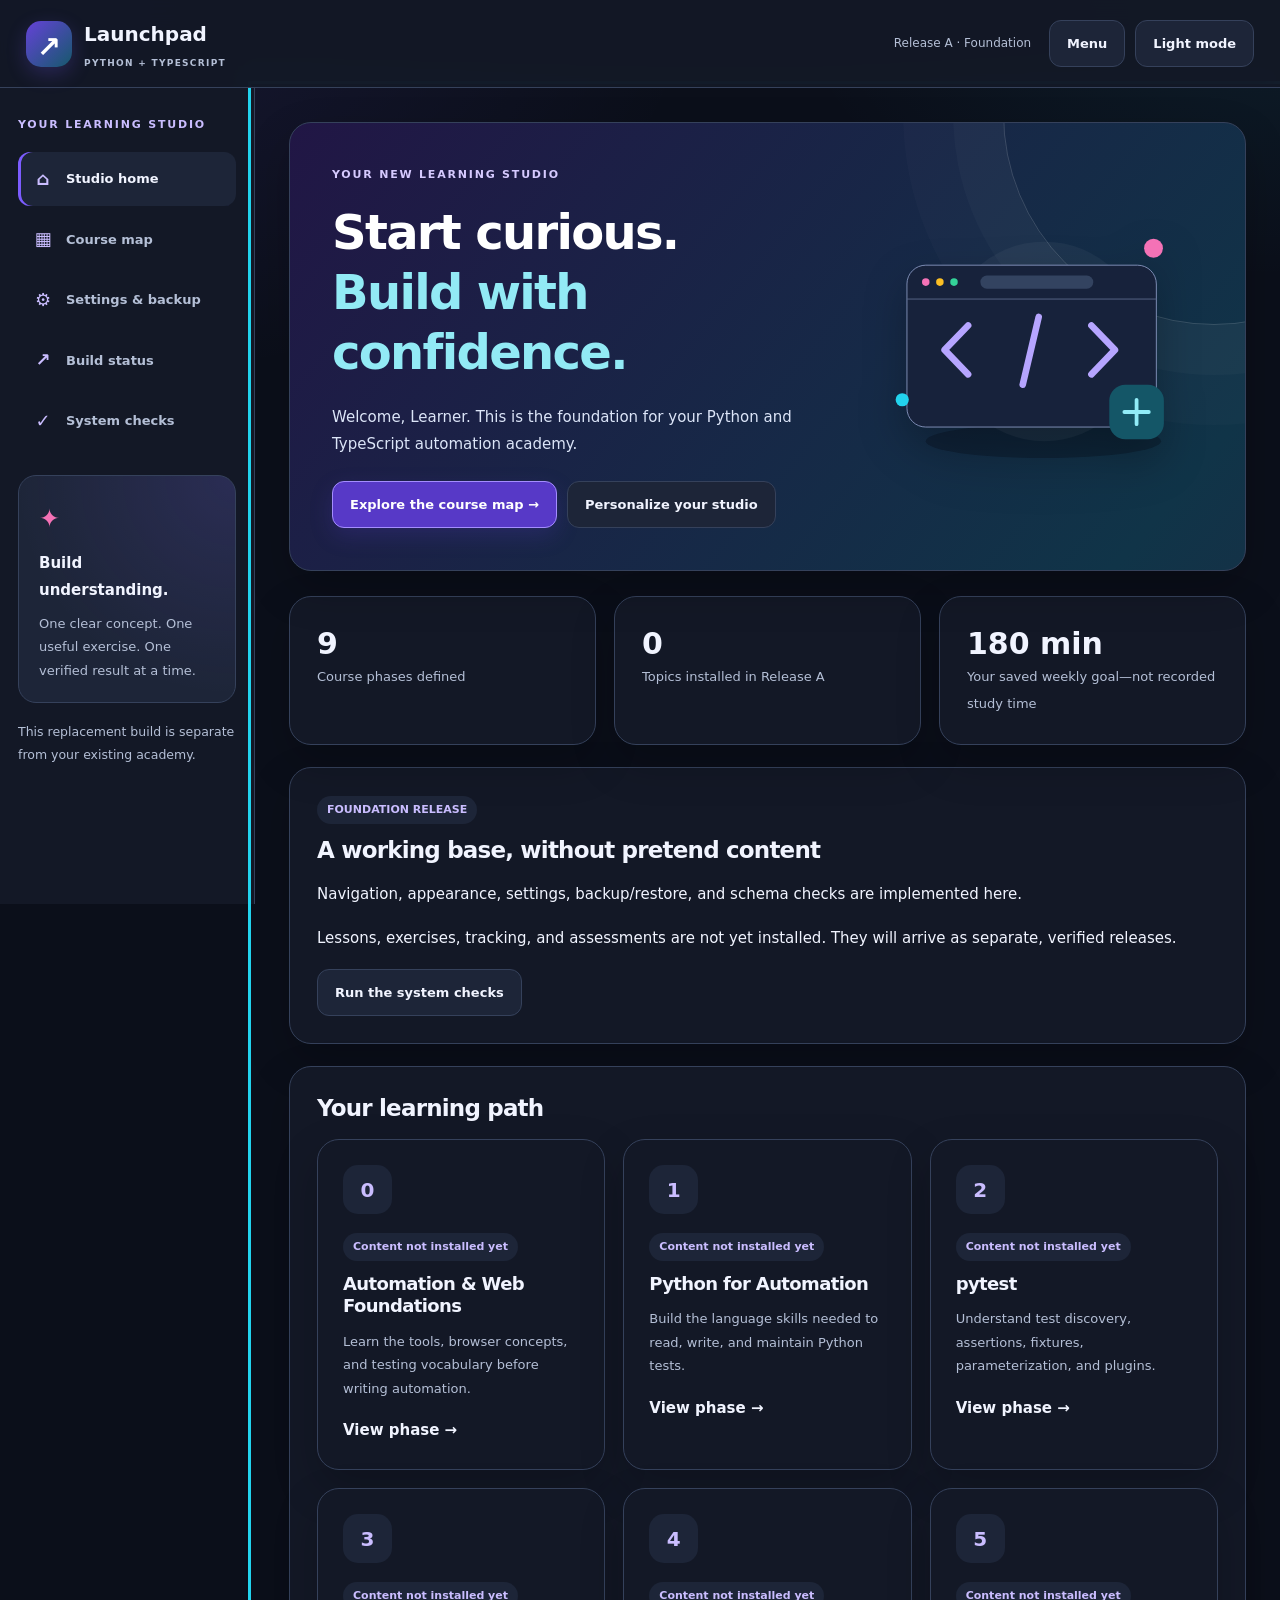
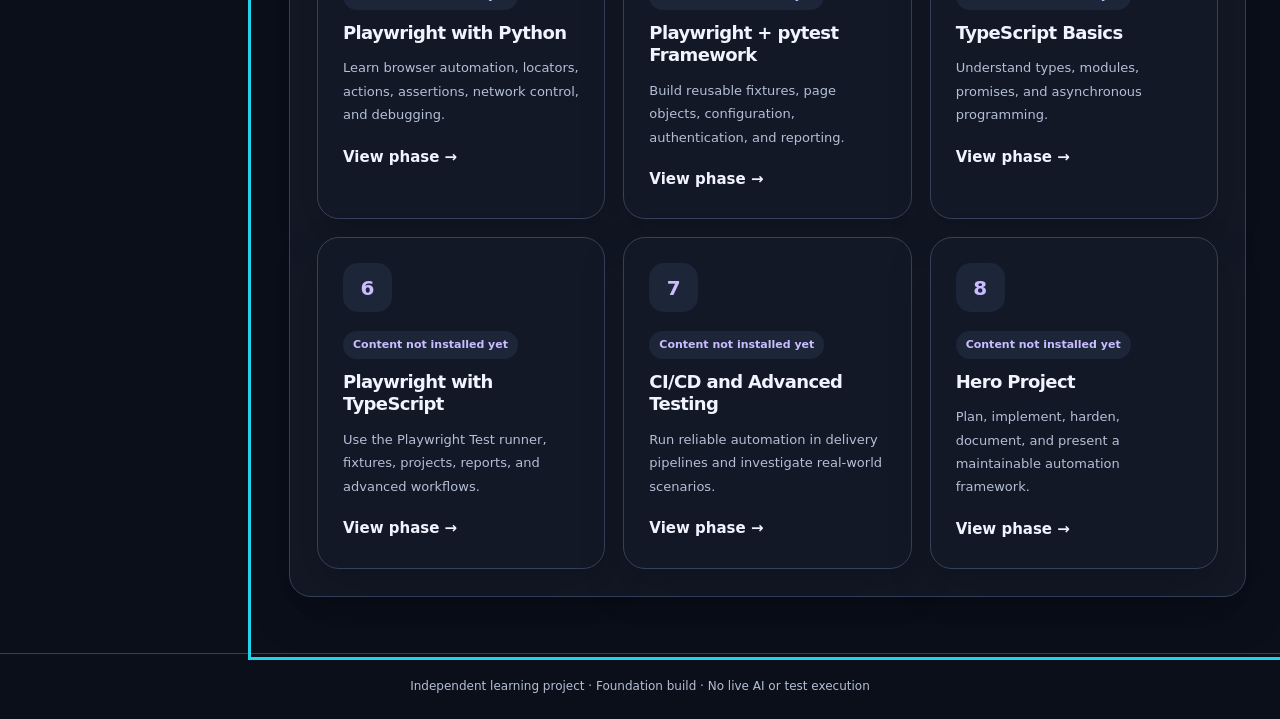
==== next-academy/index.html @ 2e997d21 "Release-A" ====
<!doctype html>
<html lang="en" data-theme="dark">
<head>
  <meta charset="utf-8">
  <meta name="viewport" content="width=device-width,initial-scale=1">
  <meta name="color-scheme" content="dark light">
  <meta name="description"
        content="Launchpad: a structured Python and TypeScript automation learning studio.">

  <title>Launchpad — Learning Studio</title>

  <link rel="stylesheet" href="./styles.css">
  <script type="module" src="./app.js"></script>
</head>

<body>
  <a class="skip-link" href="#main">Skip to main content</a>

  <header class="topbar">
    <a class="brand" href="#/">
      <span class="brand-mark" aria-hidden="true">↗</span>
      <span>
        Launchpad
        <small>PYTHON + TYPESCRIPT</small>
      </span>
    </a>

    <div class="header-actions">
      <span class="release-label">Release A · Foundation</span>

      <button
        id="menu-toggle"
        type="button"
        aria-controls="sidebar"
        aria-expanded="true"
      >
        Menu
      </button>

      <button id="theme-toggle" type="button">
        Light mode
      </button>
    </div>
  </header>

  <div class="app-layout" id="app-layout">
    <aside id="sidebar">
      <p class="eyebrow">YOUR LEARNING STUDIO</p>

      <nav id="navigation" aria-label="Main navigation"></nav>

      <section class="sidebar-note">
        <span aria-hidden="true">✦</span>
        <strong>Build understanding.</strong>
        <p>
          One clear concept. One useful exercise.
          One verified result at a time.
        </p>
      </section>

      <p class="small muted">
        This replacement build is separate from your existing academy.
      </p>
    </aside>

    <main id="main" tabindex="-1">
      <section class="card" role="status">
        <div class="skeleton"></div>
        <div class="skeleton short"></div>
        <p>Opening your learning studio…</p>
      </section>

      <noscript>
        <section class="card">
          <h1>JavaScript is required</h1>
          <p>
            Enable JavaScript to use this application's navigation and settings.
          </p>
        </section>
      </noscript>
    </main>
  </div>

  <footer>
    Independent learning project · Foundation build · No live AI or test execution
  </footer>

  <div id="toast" role="status" aria-live="polite"></div>
</body>
</html>
---- next-academy/styles.css ----
/* Launchpad — Release A */

:root {
  color-scheme: dark;

  --bg: #0b0f1a;
  --surface: #131826;
  --raised: #1d2538;

  --text: #f1f4ff;
  --muted: #b4bfd6;
  --border: #35415b;

  --primary: #7c5cff;
  --primary-button: #5739c7;
  --link: #cabdff;
  --accent: #22d3ee;
  --pink: #f472b6;

  --success: #86ecc0;
  --warning: #ffe08a;
  --error: #ffb0b0;

  --glass: rgba(19, 24, 38, 0.96);
  --shadow: 0 18px 45px rgba(0, 0, 0, 0.2);

  --font-ui: Inter, "Segoe UI", system-ui, -apple-system, sans-serif;
  --font-code: "JetBrains Mono", Consolas, ui-monospace, monospace;
}

:root[data-theme="light"] {
  color-scheme: light;

  --bg: #fafaf7;
  --surface: #ffffff;
  --raised: #f1eef9;

  --text: #23263d;
  --muted: #555e75;
  --border: #d9deeb;

  --link: #5531b9;
  --accent: #006c82;

  --success: #126345;
  --warning: #795500;
  --error: #a22135;

  --glass: rgba(255, 255, 255, 0.96);
  --shadow: 0 18px 45px rgba(39, 28, 78, 0.07);
}

* {
  box-sizing: border-box;
}

[hidden] {
  display: none !important;
}

body {
  margin: 0;
  color: var(--text);
  background:
    radial-gradient(
      900px 550px at 5% 0,
      rgba(124, 92, 255, 0.11),
      transparent 70%
    ),
    radial-gradient(
      700px 400px at 100% 0,
      rgba(34, 211, 238, 0.07),
      transparent 70%
    ),
    var(--bg);

  font-family: var(--font-ui);
  font-size: 15px;
  line-height: 1.8;
}

a {
  color: var(--link);
  text-underline-offset: 4px;
}

button,
input,
select,
textarea {
  font: inherit;
}

button,
.button {
  display: inline-flex;
  align-items: center;
  justify-content: center;
  gap: 8px;

  min-height: 44px;
  max-width: 100%;
  padding: 11px 17px;

  border: 1px solid var(--border);
  border-radius: 12px;

  background: var(--raised);
  color: var(--text);

  font-size: 13px;
  font-weight: 650;
  text-align: center;
  text-decoration: none;

  cursor: pointer;

  transition:
    transform 0.15s ease,
    border-color 0.15s ease,
    box-shadow 0.15s ease;
}

button:hover,
.button:hover {
  transform: translateY(-2px);
  border-color: var(--link);
}

button:active,
.button:active {
  transform: translateY(0);
}

button:disabled {
  cursor: not-allowed;
  opacity: 0.65;
  transform: none;
}

.primary {
  border-color: #a48dff;
  background: var(--primary-button);
  color: #ffffff;
  box-shadow: 0 8px 22px rgba(87, 57, 199, 0.22);
}

:focus-visible {
  outline: 3px solid var(--accent);
  outline-offset: 4px;
}

label {
  display: block;
  font-size: 13px;
  font-weight: 700;
}

input,
select {
  display: block;
  width: 100%;
  padding: 12px 14px;
  margin: 8px 0 18px;

  border: 1px solid var(--border);
  border-radius: 12px;

  background: var(--raised);
  color: var(--text);
}

input[type="file"] {
  border-style: dashed;
}

h1,
h2,
h3 {
  line-height: 1.25;
  letter-spacing: -0.035em;
  overflow-wrap: anywhere;
}

h1 {
  margin: 0 0 22px;
  font-size: clamp(30px, 4vw, 48px);
  font-weight: 800;
}

h2 {
  margin: 0 0 16px;
  font-size: 23px;
}

h3 {
  margin: 0 0 12px;
  font-size: 18px;
}

p {
  margin: 0 0 17px;
}

li {
  margin-bottom: 9px;
}

.small {
  font-size: 12.5px;
}

.muted {
  color: var(--muted);
}

.eyebrow {
  color: var(--link);
  font-size: 11px;
  font-weight: 800;
  letter-spacing: 1.8px;
  text-transform: uppercase;
}

.topbar {
  position: sticky;
  top: 0;
  z-index: 20;

  display: flex;
  align-items: center;
  justify-content: space-between;
  gap: 18px;

  padding: 16px 26px;
  border-bottom: 1px solid var(--border);

  background: var(--glass);
  backdrop-filter: blur(14px);
}

.brand {
  display: flex;
  align-items: center;
  gap: 12px;

  color: var(--text);
  font-size: 20px;
  font-weight: 800;
  text-decoration: none;
}

.brand small {
  display: block;
  margin-top: 3px;
  color: var(--muted);
  font-size: 9px;
  letter-spacing: 1.3px;
}

.brand-mark {
  display: grid;
  place-items: center;
  flex-shrink: 0;

  width: 46px;
  height: 46px;

  border-radius: 15px;
  background: linear-gradient(135deg, #6542d8, #16596c);
  color: white;

  font-size: 29px;
  box-shadow: 0 7px 20px rgba(124, 92, 255, 0.22);
}

.header-actions,
.actions {
  display: flex;
  align-items: center;
  flex-wrap: wrap;
  gap: 10px;
}

.release-label {
  margin-right: 8px;
  color: var(--muted);
  font-size: 12px;
}

.app-layout {
  display: grid;
  grid-template-columns: 255px minmax(0, 1fr);
  align-items: start;
  min-height: calc(100vh - 84px);
}

.app-layout.menu-closed {
  grid-template-columns: minmax(0, 1fr);
}

.app-layout.menu-closed > aside {
  display: none;
}

aside {
  min-height: calc(100vh - 84px);
  padding: 27px 18px;
  background: var(--surface);
  border-right: 1px solid var(--border);
}

nav a {
  display: flex;
  align-items: center;
  gap: 11px;

  min-height: 46px;
  padding: 11px 13px;
  margin: 6px 0;

  border-radius: 12px;

  color: var(--muted);
  font-size: 13px;
  font-weight: 600;
  text-decoration: none;
}

nav a:hover,
nav a[aria-current="page"] {
  background: var(--raised);
  color: var(--text);
}

nav a[aria-current="page"] {
  box-shadow: inset 3px 0 0 var(--primary);
}

.nav-symbol {
  display: grid;
  place-items: center;
  width: 24px;
  font-size: 18px;
  color: var(--link);
}

.sidebar-note {
  padding: 20px;
  margin: 27px 0 18px;

  border: 1px solid var(--border);
  border-radius: 18px;

  background:
    radial-gradient(
      circle at top right,
      rgba(124, 92, 255, 0.14),
      transparent 70%
    ),
    var(--raised);
}

.sidebar-note > span {
  display: block;
  margin-bottom: 9px;
  color: var(--pink);
  font-size: 25px;
}

.sidebar-note p {
  margin: 8px 0 0;
  color: var(--muted);
  font-size: 13px;
}

main {
  min-width: 0;
  width: 100%;
  max-width: 1250px;
  padding: 34px;
  margin: 0 auto;
}

.card,
.phase-card,
.hero {
  border: 1px solid var(--border);
  border-radius: 22px;
  box-shadow: var(--shadow);
}

.card {
  padding: 27px;
  margin-bottom: 22px;
  background: var(--surface);
}

.card > :last-child {
  margin-bottom: 0;
}

.hero {
  position: relative;
  overflow: hidden;
  isolation: isolate;

  display: grid;
  grid-template-columns: minmax(0, 1.2fr) minmax(230px, 0.8fr);
  align-items: center;
  gap: 25px;

  padding: 42px;
  margin-bottom: 25px;

  background: linear-gradient(130deg, #211645, #103448, #30203f);
  background-size: 180% 180%;
  color: #ffffff;

  animation: gradient-shift 18s ease infinite;
}

.hero::after {
  content: "";
  position: absolute;
  width: 420px;
  height: 420px;
  top: -220px;
  right: -180px;

  border: 1px solid rgba(255,255,255,0.16);
  border-radius: 50%;

  box-shadow:
    0 0 0 50px rgba(255,255,255,0.025),
    0 0 0 100px rgba(255,255,255,0.015);

  z-index: -1;
}

.hero h1 {
  color: white;
}

.hero em {
  color: #92eaf5;
  font-style: normal;
}

.hero p {
  color: #dce5f8;
}

.hero .eyebrow {
  color: #d6caff;
}

.hero .actions {
  margin-top: 23px;
}

.hero-graphic {
  width: 100%;
  max-width: 320px;
  justify-self: center;
  filter: drop-shadow(0 18px 20px rgba(0,0,0,0.25));
}

.grid {
  display: grid;
  grid-template-columns: repeat(
    auto-fit,
    minmax(min(250px, 100%), 1fr)
  );
  gap: 18px;
}

.phase-card {
  display: block;
  padding: 25px;
  background: var(--surface);
  color: var(--text);
  text-decoration: none;

  transition: transform .18s ease, border-color .18s ease;
}

.phase-card:hover {
  transform: translateY(-4px);
  border-color: var(--link);
}

.phase-number {
  display: grid;
  place-items: center;

  width: 49px;
  height: 49px;
  margin-bottom: 18px;

  border-radius: 15px;
  background: var(--raised);
  color: var(--link);
  font-size: 20px;
  font-weight: 800;
}

.phase-card p {
  color: var(--muted);
  font-size: 13px;
}

.badge {
  display: inline-block;
  padding: 4px 10px;
  margin-bottom: 12px;
  border-radius: 20px;

  background: var(--raised);
  color: var(--link);

  font-size: 11px;
  font-weight: 700;
}

.stat strong {
  display: block;
  font-size: 30px;
  line-height: 1.3;
}

.stat span {
  color: var(--muted);
  font-size: 13px;
}

.notice {
  padding: 15px 17px;
  border: 1px solid var(--border);
  border-left: 4px solid var(--primary);
  border-radius: 12px;
  background: var(--raised);
  margin-bottom: 18px;
}

.danger {
  border-left-color: var(--error);
}

.status-pass {
  color: var(--success);
}

.status-fail {
  color: var(--error);
}

code,
pre {
  font-family: var(--font-code);
}

pre {
  overflow-x: auto;
  padding: 18px;
  border-radius: 12px;
  background: #080d18;
  color: #edf4ff;
  font-size: 13px;
}

footer {
  padding: 22px;
  border-top: 1px solid var(--border);
  color: var(--muted);
  text-align: center;
  font-size: 12px;
}

#toast {
  position: fixed;
  bottom: 18px;
  right: 18px;
  z-index: 50;

  max-width: min(440px, calc(100vw - 36px));
  padding: 16px 18px;

  border-radius: 14px;
  background: var(--text);
  color: var(--bg);
  box-shadow: var(--shadow);
  font-size: 13px;
}

#toast:empty {
  display: none;
}

.skip-link {
  position: absolute;
  top: -120px;
  left: 15px;
  z-index: 100;

  padding: 14px;
  border-radius: 10px;
  background: var(--surface);
}

.skip-link:focus {
  top: 10px;
}

.skeleton {
  height: 23px;
  margin-bottom: 14px;
  border-radius: 8px;
  background: var(--raised);
  animation: pulse 1.4s ease infinite;
}

.skeleton.short {
  width: 60%;
}

@keyframes gradient-shift {
  50% { background-position: 100% 100%; }
}

@keyframes pulse {
  50% { opacity: 0.45; }
}

@media (max-width: 1100px) {
  .hero {
    grid-template-columns: minmax(0, 1fr);
  }

  .hero-graphic {
    display: none;
  }

  .release-label {
    display: none;
  }
}

@media (max-width: 760px) {
  .topbar {
    position: relative;
    flex-wrap: wrap;
    padding: 15px;
  }

  .app-layout {
    grid-template-columns: minmax(0, 1fr);
  }

  aside {
    min-height: auto;
    border-right: 0;
    border-bottom: 1px solid var(--border);
  }

  main {
    padding: 20px 15px;
  }

  .hero {
    padding: 28px;
  }

  .card,
  .phase-card {
    padding: 22px;
  }

  input,
  select {
    font-size: 16px;
  }
}

@media (prefers-reduced-motion: reduce) {
  *,
  *::before,
  *::after {
    animation: none !important;
    transition: none !important;
  }

  button:hover,
  .button:hover,
  .phase-card:hover {
    transform: none;
  }
}
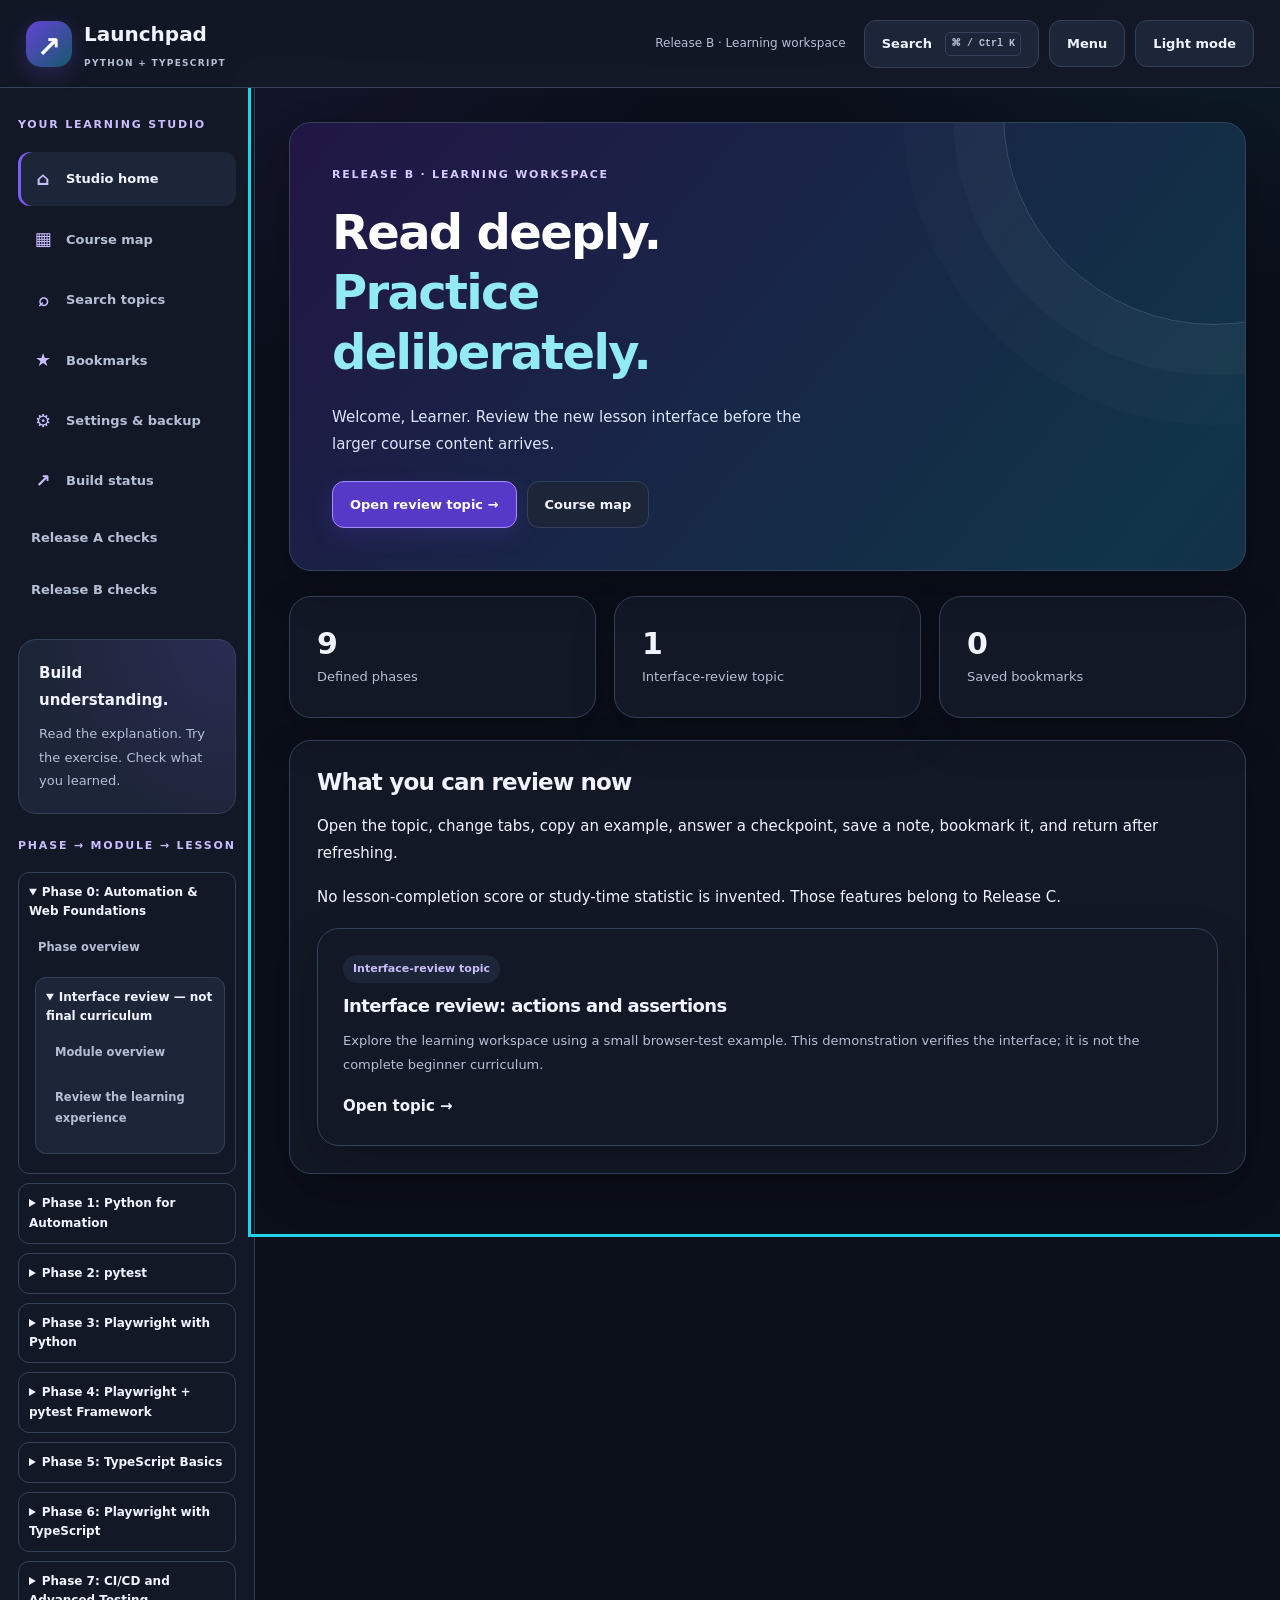
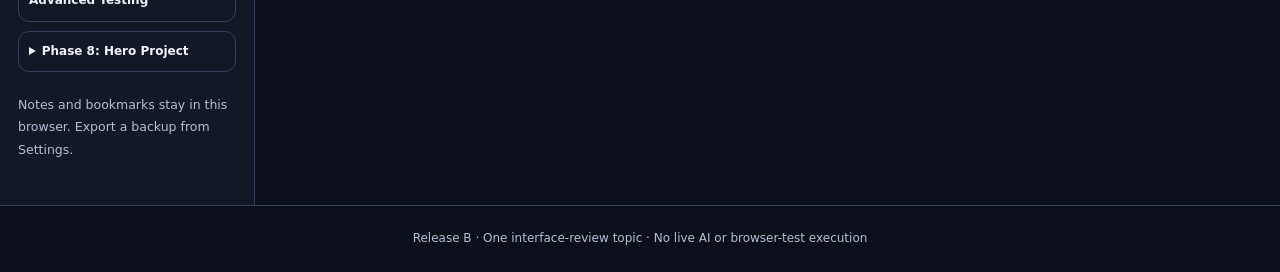
==== commit 1a039cb1: "Release-B" ====
--- a/next-academy/index.html
+++ b/next-academy/index.html
@@ -5,11 +5,12 @@
   <meta name="viewport" content="width=device-width,initial-scale=1">
   <meta name="color-scheme" content="dark light">
   <meta name="description"
-        content="Launchpad: a structured Python and TypeScript automation learning studio.">
+        content="A structured Python and TypeScript learning studio.">
 
   <title>Launchpad — Learning Studio</title>
 
   <link rel="stylesheet" href="./styles.css">
+  <link rel="stylesheet" href="./learning.css">
   <script type="module" src="./app.js"></script>
 </head>
 
@@ -19,47 +20,41 @@
   <header class="topbar">
     <a class="brand" href="#/">
       <span class="brand-mark" aria-hidden="true">↗</span>
-      <span>
-        Launchpad
-        <small>PYTHON + TYPESCRIPT</small>
-      </span>
+      <span>Launchpad<small>PYTHON + TYPESCRIPT</small></span>
     </a>
 
     <div class="header-actions">
-      <span class="release-label">Release A · Foundation</span>
+      <span class="release-label">Release B · Learning workspace</span>
 
-      <button
-        id="menu-toggle"
-        type="button"
-        aria-controls="sidebar"
-        aria-expanded="true"
-      >
+      <button id="search-open" type="button"
+              aria-haspopup="dialog" aria-controls="search-dialog">
+        Search <kbd aria-hidden="true">⌘ / Ctrl K</kbd>
+      </button>
+
+      <button id="menu-toggle" type="button"
+              aria-controls="sidebar" aria-expanded="true">
         Menu
       </button>
 
-      <button id="theme-toggle" type="button">
-        Light mode
-      </button>
+      <button id="theme-toggle" type="button">Light mode</button>
     </div>
   </header>
 
   <div class="app-layout" id="app-layout">
     <aside id="sidebar">
       <p class="eyebrow">YOUR LEARNING STUDIO</p>
-
       <nav id="navigation" aria-label="Main navigation"></nav>
 
       <section class="sidebar-note">
-        <span aria-hidden="true">✦</span>
         <strong>Build understanding.</strong>
-        <p>
-          One clear concept. One useful exercise.
-          One verified result at a time.
-        </p>
+        <p>Read the explanation. Try the exercise. Check what you learned.</p>
       </section>
 
+      <div id="course-tree"></div>
+
       <p class="small muted">
-        This replacement build is separate from your existing academy.
+        Notes and bookmarks stay in this browser.
+        Export a backup from Settings.
       </p>
     </aside>
 
@@ -73,17 +68,36 @@
       <noscript>
         <section class="card">
           <h1>JavaScript is required</h1>
-          <p>
-            Enable JavaScript to use this application's navigation and settings.
-          </p>
+          <p>Enable JavaScript to use this application.</p>
         </section>
       </noscript>
     </main>
   </div>
 
   <footer>
-    Independent learning project · Foundation build · No live AI or test execution
+    Release B · One interface-review topic · No live AI or browser-test execution
   </footer>
+
+  <dialog id="search-dialog"
+          aria-labelledby="search-title"
+          aria-describedby="search-help">
+    <div class="dialog-heading">
+      <h2 id="search-title">Find your next topic</h2>
+      <button id="search-close" type="button">Close</button>
+    </div>
+
+    <p id="search-help" class="small muted">
+      Search titles, summaries, and tags.
+      Use Tab to reach a result, Enter to open it, and Escape to close.
+    </p>
+
+    <label for="quick-search">Search the studio</label>
+    <input id="quick-search" type="search"
+           autocomplete="off" placeholder="Try assertion" autofocus>
+
+    <p id="quick-count" class="small muted" role="status"></p>
+    <nav id="quick-results" aria-label="Search results"></nav>
+  </dialog>
 
   <div id="toast" role="status" aria-live="polite"></div>
 </body>
--- a/next-academy/learning.css
+++ b/next-academy/learning.css
@@ -0,0 +1,344 @@
+/* Release B additions. Load after styles.css. */
+
+[hidden] {
+  display: none !important;
+}
+
+kbd {
+  padding: 2px 5px;
+  margin-left: 5px;
+  border: 1px solid var(--border);
+  border-radius: 5px;
+  color: var(--muted);
+  font-family: var(--font-code);
+  font-size: 10px;
+}
+
+.breadcrumbs {
+  margin-bottom: 20px;
+  color: var(--muted);
+  font-size: 12px;
+  overflow-wrap: anywhere;
+}
+
+.breadcrumbs a {
+  display: inline;
+}
+
+.course-tree {
+  margin: 22px 0;
+}
+
+.course-tree details {
+  margin: 9px 0;
+  padding: 10px;
+  border: 1px solid var(--border);
+  border-radius: 11px;
+  background: var(--surface);
+}
+
+.course-tree details details {
+  margin-left: 6px;
+  background: var(--raised);
+}
+
+.course-tree summary {
+  cursor: pointer;
+  font-size: 12px;
+  font-weight: 650;
+  line-height: 1.6;
+  overflow-wrap: anywhere;
+}
+
+.course-tree nav a {
+  min-height: 40px;
+  padding: 9px;
+  font-size: 11.5px;
+}
+
+.topic-actions {
+  margin-bottom: 24px;
+}
+
+.learning-layout {
+  display: grid;
+  grid-template-columns: minmax(0, 1fr) 180px;
+  align-items: start;
+  gap: 24px;
+}
+
+.learning-content {
+  min-width: 0;
+}
+
+.lesson-tabs {
+  display: flex;
+  flex-wrap: wrap;
+  gap: 7px;
+
+  padding: 7px;
+  margin-bottom: 22px;
+
+  border: 1px solid var(--border);
+  border-radius: 15px;
+  background: var(--surface);
+}
+
+.lesson-tabs button {
+  flex: 1;
+  padding: 11px 14px;
+}
+
+.lesson-tabs [aria-selected="true"] {
+  background: var(--primary-button);
+  border-color: #a48dff;
+  color: white;
+}
+
+[role="tabpanel"] {
+  min-width: 0;
+}
+
+[data-toc] {
+  scroll-margin-top: 115px;
+}
+
+.topic-toc {
+  position: sticky;
+  top: 115px;
+}
+
+.topic-toc button {
+  display: block;
+  width: 100%;
+  margin: 7px 0;
+  padding: 9px 11px;
+  text-align: left;
+  font-size: 11.5px;
+  line-height: 1.6;
+}
+
+.code-block {
+  min-width: 0;
+  margin: 18px 0 24px;
+}
+
+.code-header {
+  display: flex;
+  align-items: center;
+  justify-content: space-between;
+  flex-wrap: wrap;
+  gap: 10px;
+
+  padding: 11px 13px;
+  border: 1px solid var(--border);
+  border-radius: 12px 12px 0 0;
+  background: var(--raised);
+
+  font-family: var(--font-code);
+  font-size: 11.5px;
+  overflow-wrap: anywhere;
+}
+
+.code-header button {
+  min-height: 36px;
+  padding: 7px 11px;
+  font-family: var(--font-ui);
+  font-size: 11px;
+}
+
+.code-block pre {
+  margin: 0;
+  border: 1px solid var(--border);
+  border-top: 0;
+  border-radius: 0 0 12px 12px;
+  line-height: 1.85;
+  tab-size: 4;
+}
+
+.token-string {
+  color: #a6e5b8;
+}
+
+.token-keyword {
+  color: #d1b6ff;
+}
+
+textarea {
+  display: block;
+  width: 100%;
+  padding: 14px;
+  margin: 8px 0 18px;
+  border: 1px solid var(--border);
+  border-radius: 12px;
+  background: var(--raised);
+  color: var(--text);
+  resize: vertical;
+}
+
+textarea.editor {
+  min-height: 260px;
+  background: #080d18;
+  color: #edf4ff;
+  font-family: var(--font-code);
+  font-size: 13px;
+  line-height: 1.8;
+  tab-size: 4;
+}
+
+fieldset {
+  min-width: 0;
+  padding: 18px;
+  margin: 20px 0;
+  border: 1px solid var(--border);
+  border-radius: 14px;
+}
+
+legend {
+  padding: 0 7px;
+  font-weight: 700;
+  font-size: 14px;
+}
+
+.answer-choice {
+  display: flex;
+  align-items: center;
+  gap: 11px;
+  min-height: 45px;
+
+  padding: 11px;
+  margin: 9px 0;
+  border: 1px solid var(--border);
+  border-radius: 10px;
+  font-weight: 400;
+  cursor: pointer;
+}
+
+.answer-choice input {
+  display: inline-block;
+  flex-shrink: 0;
+  width: 18px;
+  height: 18px;
+  margin: 0;
+  padding: 0;
+  accent-color: var(--primary);
+}
+
+.answer-choice:has(input:checked) {
+  background: var(--raised);
+  border-color: var(--link);
+}
+
+.question-feedback:not(:empty) {
+  padding-top: 12px;
+  font-size: 13px;
+}
+
+.learning-content details {
+  padding: 16px;
+  margin: 15px 0;
+  border: 1px solid var(--border);
+  border-radius: 12px;
+  background: var(--raised);
+}
+
+.learning-content summary {
+  cursor: pointer;
+  font-weight: 650;
+}
+
+.learning-content details[open] summary {
+  margin-bottom: 14px;
+}
+
+.dialog-heading {
+  display: flex;
+  align-items: flex-start;
+  justify-content: space-between;
+  gap: 15px;
+}
+
+dialog {
+  width: min(730px, calc(100vw - 28px));
+  max-height: 85vh;
+  padding: 26px;
+  overflow-y: auto;
+
+  border: 1px solid var(--border);
+  border-radius: 20px;
+  background: var(--surface);
+  color: var(--text);
+  box-shadow: var(--shadow);
+}
+
+dialog::backdrop {
+  background: rgba(3, 7, 18, 0.75);
+  backdrop-filter: blur(4px);
+}
+
+#quick-results a {
+  display: block;
+  padding: 14px;
+  margin: 9px 0;
+  border: 1px solid var(--border);
+  border-radius: 12px;
+}
+
+#quick-results strong,
+#quick-results small {
+  display: block;
+}
+
+#quick-results small {
+  margin-top: 6px;
+  color: var(--muted);
+  font-weight: 400;
+}
+
+@media (max-width: 1100px) {
+  .learning-layout {
+    grid-template-columns: minmax(0, 1fr);
+  }
+
+  .topic-toc {
+    position: static;
+    grid-row: 1;
+  }
+
+  #toc-links {
+    display: flex;
+    flex-wrap: wrap;
+    gap: 7px;
+  }
+
+  .topic-toc button {
+    width: auto;
+    margin: 0;
+  }
+}
+
+@media (max-width: 760px) {
+  kbd {
+    display: none;
+  }
+
+  textarea {
+    font-size: 16px;
+  }
+
+  textarea.editor {
+    font-size: 14px;
+  }
+
+  .lesson-tabs button {
+    flex-basis: 40%;
+  }
+
+  dialog {
+    padding: 20px;
+  }
+
+  [data-toc] {
+    scroll-margin-top: 20px;
+  }
+}
